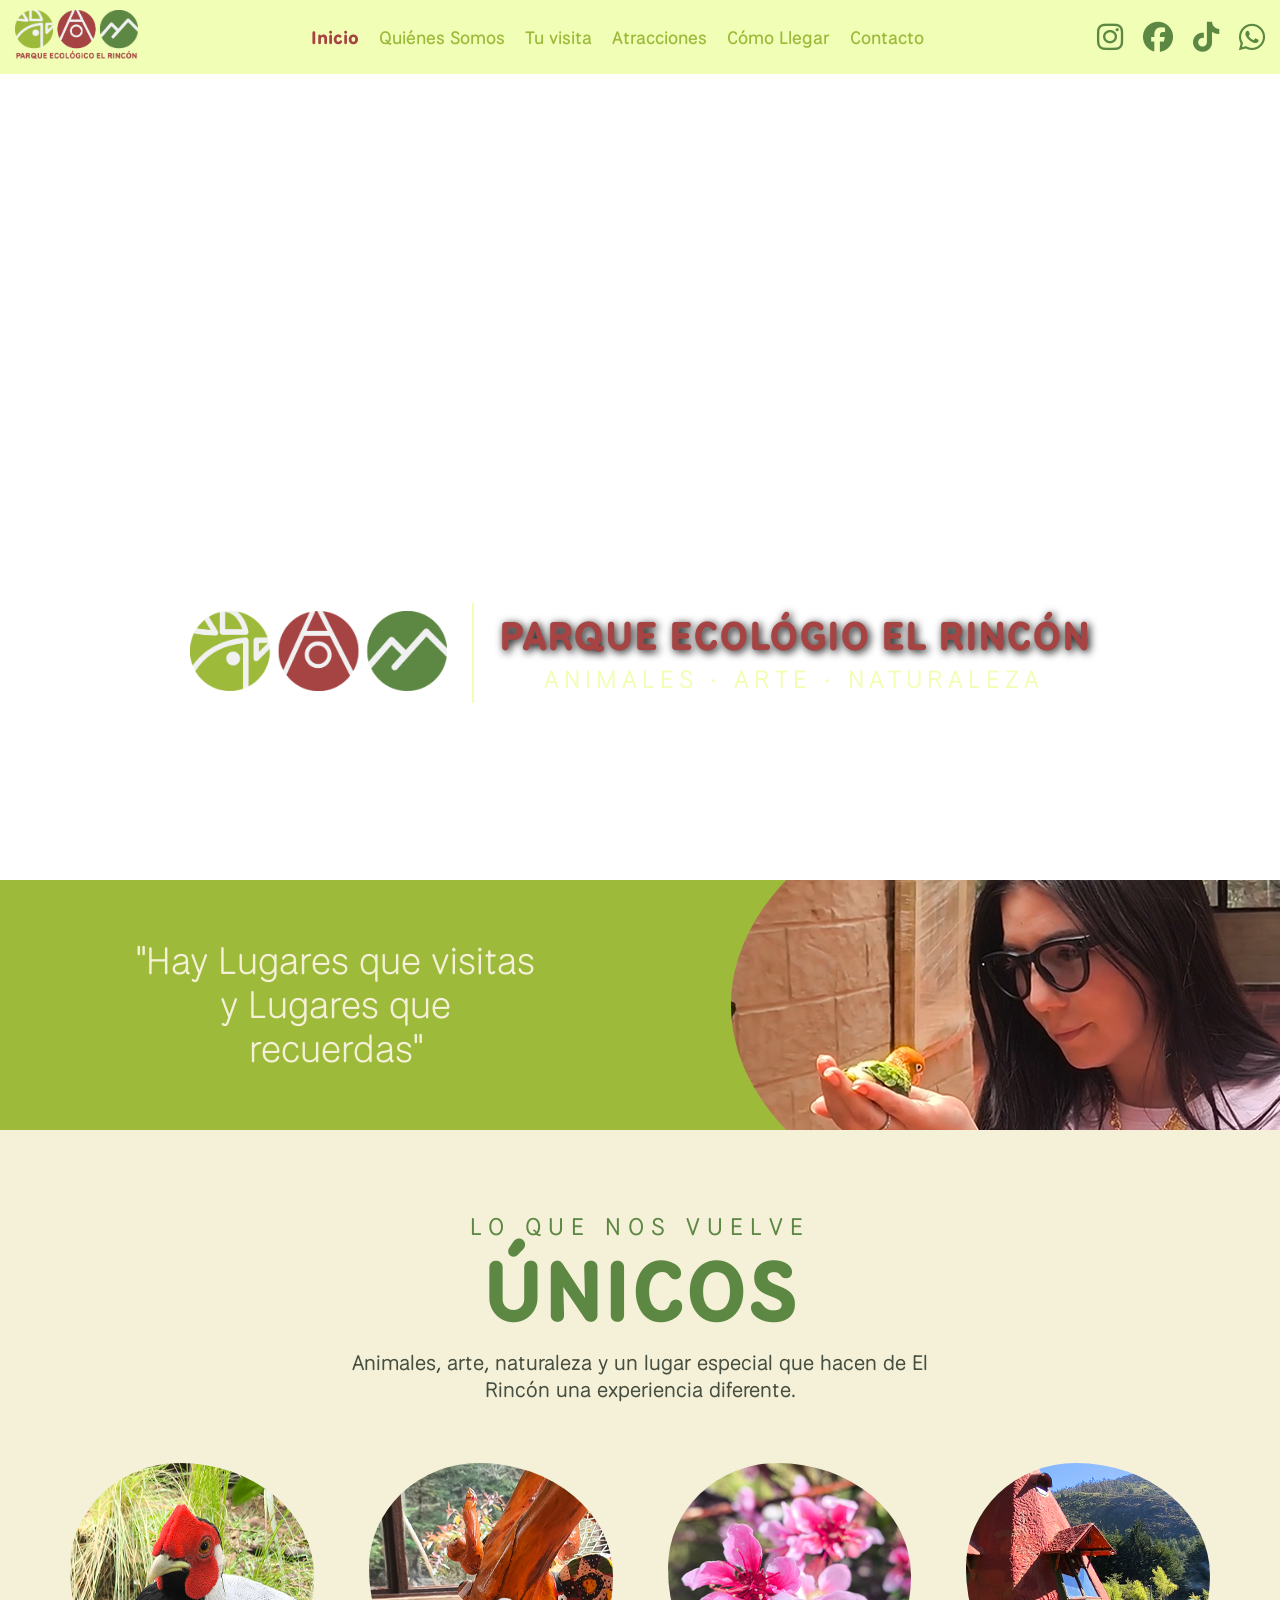
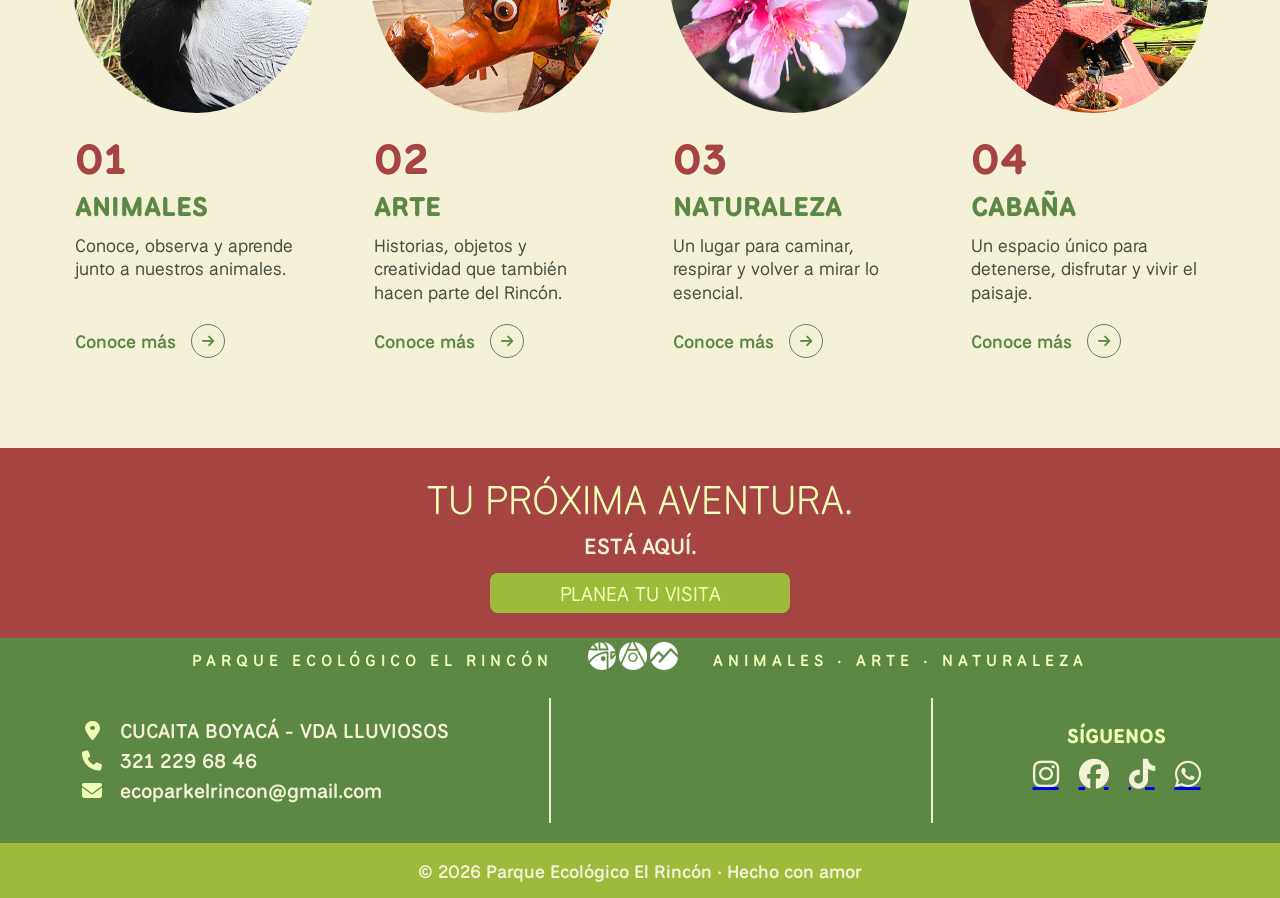
==== index.html @ 5fd02574 "Primera versión del sitio web" ====
<!DOCTYPE html>
<html lang="en">
<head>
    <meta charset="UTF-8">
    <meta name="viewport" content="width=device-width, initial-scale=1.0">
    <title>Parque Ecológico el Rincón</title>
    <link rel="stylesheet" href="https://cdnjs.cloudflare.com/ajax/libs/font-awesome/6.7.2/css/all.min.css">
    <link rel="preconnect" href="https://fonts.googleapis.com">
<link rel="preconnect" href="https://fonts.gstatic.com" crossorigin>
<link href="https://fonts.googleapis.com/css2?family=National+Park:wght@200..800&display=swap" rel="stylesheet">
<link rel="stylesheet" href="css/style.css"> 
<link rel="stylesheet" href="css/CTA.css">
<link rel="stylesheet" href="css/Header.css">
<link rel="stylesheet" href="css/Footer.css">
<link rel="stylesheet" href="css/Menu_Flotante.css">
</head>
<body>
         <!-- ==================== HEADER ==================== -->

   <header id="header"></header>
    
    <main>
        <section class="hero">
            <video class="Hero_Video" autoplay muted loop playsinline>
                <source src="Assets/video/Hero_Pavo.mp4" type="video/mp4">
            </video>
            <div class="Hero_Container">
                <div class="Logo_Hero">
                    <img src="Assets/png/Logo_Rincon_Hero_png.png" alt="Parque Ecológico el Rincón">               
                </div>
                <div class="Linea_Hero">                    
                </div>
                <div class="Textos_Hero">
            <h1>Parque Ecológio el Rincón</h1>
            <p>ANIMALES · ARTE · NATURALEZA </p>
                </div>   
            </div>   
        </section>
        <section class="Introduccion">
            <div class="Introduccion_Container">                
                <div class="Introduccion_textos">
                    <div class="Introduccion_contenido">
                        <h2>"Hay Lugares que visitas y Lugares que recuerdas" </h2>
                         
                    </div>                    
                </div> 
                <div class="Introduccion_Imagen">
                    <img src="Assets/png/imagen persona 1.png" alt="">                                   
                </div>               
            </div>
        </section>
        <section class="Unicos">

    <div class="Unicos_Encabezado">

        <p>LO QUE NOS VUELVE</p>

        <h2>ÚNICOS</h2>

        <div class="Unicos_Descripcion">
            <p>
                Animales, arte, naturaleza y un lugar especial
                que hacen de El Rincón una experiencia diferente.
            </p>
        </div>

    </div>


    <div class="Unicos_Experiencias">


        <!-- ANIMALES -->

        <a href="Atracciones.html#animales" class="Experiencia">

            <div class="Experiencia_Imagen">

                <img 
                    src="Assets/png/Tarjeta_Animales.png" 
                    alt="Animales del Parque Ecológico El Rincón"
                >

            </div>

            <div class="Experiencia_Contenido">

                <span>01</span>

                <h3>ANIMALES</h3>

                <p>
                    Conoce, observa y aprende
                    junto a nuestros animales.
                </p>

                <div class="Experiencia_Link">
                    <p>Conoce más</p>
                    <i class="fa-solid fa-arrow-right"></i>
                </div>

            </div>

        </a>


        <!-- ARTE -->

        <a href="Atracciones.html#arte" class="Experiencia">

            <div class="Experiencia_Imagen">

                <img 
                    src="Assets/png/Tarjeta_Arte.png" 
                    alt="Arte en el Parque Ecológico El Rincón"
                >

            </div>

            <div class="Experiencia_Contenido">

                <span>02</span>

                <h3>ARTE</h3>

                <p>
                    Historias, objetos y creatividad
                    que también hacen parte del Rincón.
                </p>

                <div class="Experiencia_Link">
                    <p>Conoce más</p>
                    <i class="fa-solid fa-arrow-right"></i>
                </div>

            </div>

        </a>


        <!-- NATURALEZA -->

        <a href="Atracciones.html#naturaleza" class="Experiencia">

            <div class="Experiencia_Imagen">

                <img 
                    src="Assets/png/Tarjeta_Naturaleza.png" 
                    alt="Naturaleza del Parque Ecológico El Rincón"
                >

            </div>

            <div class="Experiencia_Contenido">

                <span>03</span>

                <h3>NATURALEZA</h3>

                <p>
                    Un lugar para caminar,
                    respirar y volver a mirar lo esencial.
                </p>

                <div class="Experiencia_Link">
                    <p>Conoce más</p>
                    <i class="fa-solid fa-arrow-right"></i>
                </div>

            </div>

        </a>


        <!-- CABAÑA -->

        <a href="Atracciones.html#cabana" class="Experiencia">

            <div class="Experiencia_Imagen">

                <img 
                    src="Assets/png/Tarjeta_Cabaña.png" 
                    alt="Cabaña del Parque Ecológico El Rincón"
                >

            </div>

            <div class="Experiencia_Contenido">

                <span>04</span>

                <h3>CABAÑA</h3>

                <p>
                    Un espacio único para detenerse,
                    disfrutar y vivir el paisaje.
                </p>

                <div class="Experiencia_Link">
                    <p>Conoce más</p>
                    <i class="fa-solid fa-arrow-right"></i>
                </div>

            </div>

        </a>


    </div>

</section>

<section id="cta"
    data-titulo="TU PRÓXIMA AVENTURA."
    data-subtitulo="ESTÁ AQUÍ."
    data-boton="PLANEA TU VISITA"
    data-enlace="Tu_Visita.html">

</section>

        

    </main>
    <footer id="footer"></footer>   

    
    
    <script src="Java_Script/Header.js"></script>
    <script src="Java_Script/Footer.js"></script>
    <script src="Java_Script/Menu_Flotante.js"></script>
    <script src="Java_Script/Cta.js"></script>
</body>
</html>
---- css/style.css ----
*{
    margin: 0;
    padding: 0;
    box-sizing: border-box;
}
html,
body{
    width: 100%;
    overflow-x: hidden;
}
body{
    font-family: Arial, Helvetica, sans-serif; 
}
.hero{
    position: relative;
    height: calc(100vh - 85px);
    margin-top: 65px;
    overflow: hidden;
    display: flex;
    align-items: center;
    justify-content: center;
}
.Hero_Video{
    position: absolute;
    top: 0;
    left: 0;
    width: 100%;
    height: 100%;
    object-fit: cover;
    object-position: bottom;
}
.Hero_Container{ 
    position: relative;    
    z-index: 1;
    display: flex;  
    align-items: center; 
    gap: 25px;
    transform: translateY(180px);    
    
}
.Logo_Hero img{
    height: 80px;
    width: auto;  
}
.Linea_Hero{
    width: 2px;
    height: 100px;
    background-color: #f1ffb6;
    
}
.Textos_Hero{
    text-align: center;
}
.Textos_Hero h1{
    color: #a64343;
    font-family: "National Park";
    font-size: 40px;
    font-weight: 800;
    margin: 0;
    text-shadow: 2px 2px 8px rgb(0, 0, 0.9);
    text-transform: uppercase;
   
    }
.Textos_Hero p{
    color:#f1ffb6;
    font-family: "National Park";
    font-size: 25px;
    font-weight: 400;
    margin: 0;
    letter-spacing: 5px;    
 }
 .Introduccion {
    width: 100%;
    background-color: #9dba3b;
    
}

.Introduccion_Container {
    width: 100%;
    height: 250px;
    display: flex;
    gap: 60px;
   
}

.Introduccion_Imagen {
    width: 45%;
    height: 100%; 
}

.Introduccion_Imagen img {
    width: 100%;
    height: 100%;
    object-fit: cover;
    display: block;
     clip-path: ellipse(75% 100% at 75% 50%);
}

.Introduccion_textos { 
    width: 55%;   
    display: flex;
    justify-content: center;
    align-items: center;
}

.Introduccion_contenido {
    width: 60%;  
    align-items: center;  
}

.Introduccion_textos h2 {
    font-family: "National Park";   
    font-size:38px;
    font-weight: 300;
    line-height: 1.15;
    color: #f5f1d8; 
    text-align: center;
  
}
.Unicos{
    width:100%;
    background-color:#f5f1d8;
    padding:80px 70px 90px;
}


/* ENCABEZADO */

.Unicos_Encabezado{
    width:100%;
    text-align:center;
    margin-bottom:60px;
}

.Unicos_Encabezado > p{
    color:#5d8843;
    font-family:"National Park";
    font-size:24px;
    font-weight:400;
    letter-spacing:7px;
    margin:0;
}

.Unicos_Encabezado h2{
    color:#5d8843;
    font-family:"National Park";
    font-size:85px;
    font-weight:800;
    line-height:.9;
    margin:10px 0 20px;
}

.Unicos_Descripcion{
    width:600px;
    max-width:100%;
    margin:0 auto;
}

.Unicos_Descripcion p{
    color:#474f41;
    font-family:"National Park";
    font-size:21px;
    font-weight:400;
    line-height:1.3;
    margin:0;
}


/* EXPERIENCIAS */

.Unicos_Experiencias{
    width:100%;
    max-width:1400px;
    margin:0 auto;
    display:grid;
    grid-template-columns:repeat(4, 1fr);
    gap:55px;
}


/* TARJETA */

.Experiencia{
    text-decoration:none;
    color:inherit;
    display:flex;
    flex-direction:column;
}


/* IMAGEN */

.Experiencia_Imagen{
    width:100%;
    height:250px;
    overflow:hidden;
    border-radius:45% 55% 48% 52% / 42% 45% 55% 58%;
    background-color:#9dba3b;
    margin-bottom:25px;
    transition:transform .4s ease;
}

.Experiencia_Imagen img{
    width:100%;
    height:100%;
    object-fit:cover;
    display:block;
    transition:transform .5s ease;
}


/* CONTENIDO */

.Experiencia_Contenido{
    padding:0 5px;
}

.Experiencia_Contenido span{
    color:#a64343;
    font-family:"National Park";
    font-size:42px;
    font-weight:800;
    line-height:1;
}

.Experiencia_Contenido h3{
    color:#5d8843;
    font-family:"National Park";
    font-size:27px;
    font-weight:800;
    margin:8px 0 10px;
}

.Experiencia_Contenido > p{
    color:#474f41;
    font-family:"National Park";
    font-size:18px;
    font-weight:400;
    line-height:1.3;
    margin:0;
    min-height:70px;
}


/* CONOCE MÁS */

.Experiencia_Link{
    display:flex;
    align-items:center;
    gap:15px;
    margin-top:20px;
}

.Experiencia_Link p{
    color:#5d8843;
    font-family:"National Park";
    font-size:18px;
    font-weight:600;
    margin:0;
}

.Experiencia_Link i{
    width:34px;
    height:34px;
    border:1.5px solid #5d8843;
    border-radius:50%;
    display:flex;
    align-items:center;
    justify-content:center;
    color:#5d8843;
    font-size:14px;
    transition:all .3s ease;
}


/* HOVER */

.Experiencia:hover .Experiencia_Imagen{
    transform:translateY(-6px);
}

.Experiencia:hover .Experiencia_Imagen img{
    transform:scale(1.05);
    
}

.Experiencia:hover .Experiencia_Link i{
    background-color:#ffd500;
    border-color:#ffd500;
    transform:translateX(5px);
}
 

/* =========================
   Empieza vercion celular
========================= */

@media (max-width: 768px) {


/* =========================
   INICIO/HERO
========================= */
.hero {
    height: 50vh;
    margin-top: 75px;
}
 .Hero_Video {
    object-position: center;
}
.Hero_Container {
    display: flex;
    flex-direction: column;
    width: 90%;
    transform: translateY(-70px);
    gap: 4px;
    
    
}
.Logo_Hero img{
    height: 40px;
    width: auto;
      
}
.Linea_Hero {
    width: 300px;
    height: 2px;
    background-color: #f1ffb6;
    
}
.Textos_Hero{
    
    justify-content: center;
    align-items: center;
    
}
.Textos_Hero h1{
    color: #a64343;
    font-family: "National Park";
    font-size: 24px;
    font-weight: 800;  
    text-shadow: 2px 2px 6px rgb(0, 0, 0.9);
    text-transform: uppercase;
   
    }
.Textos_Hero p{
    color:#f1ffb6;
    font-family: "National Park";
    font-size: 20px;
    font-weight: 400;
    text-shadow: 2px 2px 6px rgb(0, 0, 0.9);
 }
 /* =========================
   FIN/HERO
========================= */
 /* =========================
   INICIA/INTRO
========================= */
 .Introduccion {
        height: 30vh;
        padding-left: 0;
        overflow: hidden;
    }

.Introduccion_Container {
        height: 100%;
        display: flex;
        flex-direction: row;
        gap: 0;
    }

.Introduccion_textos {
        width: 40%;
        display: flex;
        align-items: center;
        justify-content: center;
    }

.Introduccion_contenido {
        width: 100%;
        padding: 0 10px;
        box-sizing: border-box;
    }

.Introduccion_textos h2 {
    font-family: "National Park";
    font-size: 16px;
    font-weight: 500;
     margin: 0;
    }

.Introduccion_Imagen {
    width: 60%;
    height: 100%;
    }

.Introduccion_Imagen img {
    width: 100%;
    height: 100%;
    object-fit: cover;
    clip-path: ellipse(75% 100% at 75% 50%);
}
 /* =========================
   FIN/INTRO
========================= */



/* =========================
LO QUE NOS VUELVE ÚNICOS /INICIO
========================= */
.Unicos{
    padding: 55px 20px 30px;
}
.Unicos_Experiencias {
    width: 100%;    
    margin: 0 auto;
    display: flex;
    flex-direction: column;
    gap: 10px;
    
}
/* TARJETA */

.Experiencia {
    width: 100%;
     
}


/* IMAGEN */

.Experiencia_Imagen {
    width: 100vw;
    height: 115px;
    margin-left: calc(50% - 50vw);   
    border-radius: 0;
   object-position: center 0%;
    
}
.Experiencia_Imagen img {
    object-position: center 30%;
}


/* CONTENIDO */

.Experiencia_Contenido {
    width: 100%;
    padding: 0;
    border-bottom: 2px solid #9dba3b;
    
    
    
}

.Experiencia_Contenido span {
    font-size: 40px;
    line-height: 1;
}

.Experiencia_Contenido h3 {
    font-size: 28px;
    line-height: 1.1;
    margin: 7px 0 10px;
}

.Experiencia_Contenido > p {
    font-size: 18px;
    line-height: 1.35;
    min-height: 0;
    margin: 0;
}


/* CONOCE MÁS */

.Experiencia_Link {
    display: flex;
    align-items: center;
    justify-content: flex-end; 
    padding: 25px 0 25px;  
    
  
     
}

.Experiencia_Link p {
    font-size: 15px;
}

.Experiencia_Link i {
    width: 30px;
    height: 30px;
    font-size: 12px;
}


/* =========================
LO QUE NOS VUELVE ÚNICOS /FIN
========================= */


 
}/* =========================
   termina  version celular
========================= */
---- css/CTA.css ----
/* ========================================
   CTA
======================================== */

.CTA_Section {
    width: 100%;
    height: 190px;
    background-color: #a64343;
}

.CTA_Container {
    width: 100%;
    height: 100%;
    display: flex;
    flex-direction: column;
    justify-content: center;
    text-align: center;
    align-items: center;
}

.CTA_Titulo {
    font-family: "National Park";
    font-size: 40px;
    font-weight: 300;
    color: #f1ffb6;
    margin: 0 0 5px;
}

.CTA_Texto {
    font-family: "National Park";
    font-size: 22px;
    font-weight: 600;
    color: #f5f1d8;
    margin: 0 0 12px;
}

.CTA_Boton {
    width: 300px;
    height: 40px;
    display: flex;
    align-items: center;
    justify-content: center;
    font-family: "National Park";
    font-size: 20px;
    font-weight: 400;
    color: #f1ffb6;
    background-color: #9dba3b;
    border-radius: 8px;
    text-decoration: none;
    transition: .3s ease;
}

.CTA_Boton:hover {
    transform: scale(1.1);
    font-family: "National Park";
    font-size: 20px;
    font-weight: 800;
    color: #5d8843;
    background-color: #ffd500;
}


/* ========================================
   CTA - CELULAR
======================================== */

@media (max-width: 768px) {

    .CTA_Section {
        width: 100%;
        height: 180px;
    }

    .CTA_Container {
        width: 100%;
        height: 100%;
        padding: 0 20px;
    }

    .CTA_Titulo {
        font-size: 27px;
        line-height: 1;
        margin: 0 0 8px;
    }

    .CTA_Texto {
        font-size: 15px;
        line-height: 1.2;
        margin: 0 0 15px;
    }

    .CTA_Boton {
        width: 80%;
        max-width: 300px;
        height: 40px;
        font-size: 17px;
        border-radius: 7px;
    }

}
---- css/Header.css ----
/* ========================================
   INICIO HEADER - ESCRITORIO
======================================== */
header{
    position: fixed;
    top: 0;
    left: 0;
    width: 100%;
    max-width: 100%;
    z-index: 1000;
  
}
.Header_Container{
    width: 100%;
    max-width: 100%;
    background-color: #f1ffb6;
    display: flex;
    align-items: center;
    justify-content: space-between;
    padding: 10px 10px; 

}
.Menu_Hamburguesa {
    display: none;
}
.Logo_Header img{
    height: 50px;
    width: auto;
    padding-left: 5px;  
}

.menu ul{     
    display: flex;
    list-style: none;  
    gap: 20px;
    text-decoration: none;      
    
}
.menu a{
    font-family: "National Park";
    color: #9dba3b;
    font-weight: 500;
    font-size: 18px;
    text-decoration: none;  
  
}
.menu a:hover{
    font-weight: 800;
    color: #a64343;
}
.menu a.pagina-activa{
    font-weight: 800;
    color: #a64343;
}
.Social_Media{
    display: flex;
    gap:20px;
    padding-right: 5px;
}
.Social_Media i{
    font-size: 30px;
    color: #5d8843;
    transition: transform 0.3s ease, filter 0.3s ease;   
   
}
.Social_Media i:hover{
    transform: scale(1.15);
    color: #474f41;

}
/* ========================================
   FIN HEADER - ESCRITORIO
======================================== */
@media (max-width: 768px) {
/* =========================
   inicio HEADER - CELULAR
========================= */

.Header_Container {
    position: relative;
    justify-content: center;
    padding: 10px 15px;
}

    .Logo_Header img {
        height: 55px;        
        padding-left: 0;
    }

    /* BOTÓN HAMBURGUESA */

  .Menu_Hamburguesa {
    display: flex;
    align-items: center;
    justify-content: center;
    position: absolute;
    right: 15px;
    top: 50%;
    transform: translateY(-50%);
    width: 40px;
    height: 40px;
    padding: 0;
    border: none;
    background: none;
    color: #5d8843;
    font-size: 26px;
    cursor: pointer;
}

    /* MENÚ MÓVIL */

    .menu ul {
        display: none;
        position: fixed;
        top: 75px;
        left: 0;
        width: 100%;
        height: calc(100vh - 75px);
        padding: 40px 30px;
        flex-direction: column;
        justify-content: center;
        align-items: center;
        gap: 5px;
        background-color: rgb(241, 255, 182, 90%);
        overflow-y: auto;
    }

    .menu ul.menu-abierto {
        display: flex;
    }

    /* ENLACES */

    .menu li {
        list-style: none;
        border-top: 2px solid #9dba3b;
        border-bottom: 2px solid #9dba3b;
        width: 80%;
    }

    .menu a {
        display: block;
        font-size: 25px;
        font-weight: 200;
        text-align: center;
        color: #5d8843;
        text-decoration: none;
         
    }

    .menu a:hover{
        font-size: 18px;
        font-weight: 800;
        text-align: center;
        color: #a64343;

    }
    .menu a.pagina-activa {      
        font-weight: 800;
    }

    /* CONTACTO NO APARECE EN EL MENÚ MÓVIL */

    .Contacto_Menu {
        display: none;
    }

    /* REDES DEL HEADER */

    .Social_Media {
        display: none;
    }

/* =========================
   FIN/HEADER CELULAR
========================= */
}
---- css/Footer.css ----
/* ========================================
   INICIO footer - ESCRITORIO
======================================== */

.Footer_Logo{
    height: 40px;
    background-color: #5d8843;
    display: flex;
    justify-content: center;
    align-items: center;
    gap: 35px;
}

.Footer_Logo img{
    height: 28px;
    width: auto;
}

.Footer_Logo h2{
    color: #f1ffb6;
   font-family: "National Park";
    font-size: 16px;
    font-weight: 600;
    margin: 5px 0 0 0;
    letter-spacing: 5px;
}

.Footer_Logo p{
    color: #f1ffb6;
    font-family: "National Park";
    font-size: 16px;
    font-weight: 600;
    margin: 5px 0 0 0;
    letter-spacing: 5px;
}
.Footer_Info{
    height: 165px;
    background-color: #5d8843;
    display: flex;    
    justify-content: center;
    gap: 100px;
    padding-top: 20px;
    padding-bottom: 20px;
  
}
.Footer_Info_Data{
    height: 100%;
    display: flex;
    flex-direction: column;   
    justify-content: center;
    gap: 3px;
}
.Footer_Info_Data a{
    text-decoration: none;
}
.Footer_Info_Contacto{
    height: 100%;
    display: flex;
    flex-direction: column;
    gap: 12px;
}
.Contacto_Item{
    display: flex;
    align-items: center;
    gap: 15px;
}
.Contacto_Item i{
    font-size: 20px;
    color: #f1ffb6;
    width: 25px;
    text-align: center;
}

.Contacto_Item p{
    color: #f5f1d8;
    font-family: "National Park";
    font-size: 20px;
    font-weight: 600;
    margin: 0;
}

.Footer_Maps{
    height:100%;
    width: auto;
    padding-left: 40px;
    padding-right: 40px;
    border-left: 2px solid rgba(245, 241, 216, 100);
    border-right: 2px solid rgba(245, 241, 216, 100);    
     
}
.Footer_Maps iframe{
    width: 100%;
    height: 100%;
    border: 0;
    display: block;
}

.Footer_Media{
    display: flex;
    flex-direction: column;   
    height: 100%;
    align-items: center;
    justify-content: center;
}
.Footer_Media h2{
    color: #f1ffb6;
    font-family: "National Park";
    font-size: 20px;
    font-weight: 800; 
}
.Footer_Media_Icon{
    display: flex;
    gap: 20px;   
    height: 50px;
    align-items: center;
    justify-content: center;
   
}
.Footer_Media_Icon a{
    display: flex;
    justify-content: center;
    align-items: center;
    transition: transform 0.3s ease;

}
.Footer_Media_Icon i{
    font-size: 30px;
    color: #f5f1d8;
    transition: color 0.3s ease;

}
.Footer_Media_Icon a:hover{
    transform: scale(1.15);

}
.Footer_Media_Icon a:hover i{
    color: #474f41;

}

.Footer_Cierre{
    height: 55px;
    background-color: #9dba3b;
    display: flex;
    align-items: center;
    justify-content: center;
}
.Footer_Cierre p{
    color: #f5f1d8;
    font-family: "National Park";
    font-size: 18px;
    font-weight: 600;
    margin: 0;
}

/* ========================================
   FIN footer - ESCRITORIO
======================================== */

/* =========================
   INICIO-FOOTER  celular
========================= */
@media (max-width: 768px){

    .Footer_Logo {
        height: auto;
        min-height: 100px;
        padding: 15px 20px;
        flex-direction: column;
        gap: 8px;
        text-align: center;
    }

    .Footer_Logo h2 {
        font-size: 15px;
        letter-spacing: 3px;
        margin: 0;
        display: none;
    }

    .Footer_Logo img {
        height: 35px;
    }

    .Footer_Logo p {
        font-size: 12px;
        font-weight: 400;
        letter-spacing: 2px;
        margin: 0;
    }


    /* INFORMACIÓN */

    .Footer_Info {
        height: auto;
        padding: 25px 20px;         
        flex-direction: column;
        align-items: center;
        gap: 12px;
    }
  
 

    .Footer_Info_Data {
        height: auto;
        width: 100%;       
        align-items: center;
        gap: 20px;
        
        
    }

   .Contacto_Item {
    display: flex;
    flex-direction: column;
    align-items: center;
    justify-content: center;
    gap: 8px;
    width: 100%;
    padding: 10px 20px;
    text-decoration: none;
}

    .Contacto_Item i {
        font-size: 18px;
        color: #ffd500;         
    }

    .Contacto_Item p {
        font-size: 16px;
        font-weight: 200;
        text-align: center;
    }
    /* MAPA */

    .Footer_Maps {
        display: none;
    }

    /* REDES */

    .Footer_Media {
        height: auto;
        width: 100%;
    }

    .Footer_Media h2 {
        font-size: 15px;
        margin-bottom: 5px;
        color: #ffd500;
    }

    .Footer_Media_Icon {
        gap: 18px;
        height: 50px;
    }

    .Footer_Media_Icon i {
        font-size: 30px;
    }
    .Footer_Media_Icon a {
    width: 45px;
    height: 45px;
    display: flex;
    align-items: center;
    justify-content: center;
    text-decoration: none;
     
}
    /* CIERRE */

    .Footer_Cierre {
        height: auto;
        min-height: 45px;
        padding: 10px 15px;
        text-align: center;
        
    }
    .Footer_Cierre p {
        font-size: 13px;
        line-height: 1.4;
    }

}

/* =========================
   FIN/FOOTER celular
========================= */
---- css/Menu_Flotante.css ----
/* =========================
   MENÚ FLOTANTE DE CONTACTO
========================= */

.Contacto_Flotante {
    display: none;
}

@media (max-width: 768px) {

    /* =========================
       MENÚ FLOTANTE DE CONTACTO
    ========================= */

    .Contacto_Flotante {
        position: fixed;
        right: 25px;
        bottom: 30px;
        z-index: 900;
        display: flex;
        flex-direction: column-reverse;
        align-items: center;
        gap: 12px;
    }


    /* BOTÓN PRINCIPAL */

    .Contacto_Flotante_Boton {
        width: 55px;
        height: 55px;
        border: none;
        border-radius: 50%;
        background-color: #a64343;
        color: #f1ffb6;
        font-size: 25px;
        display: flex;
        align-items: center;
        justify-content: center;
        cursor: pointer;
        box-shadow: 0 3px 10px rgba(0, 0, 0, 0.25);
        transition: transform 0.3s ease, background-color 0.3s ease;
    }

    .Contacto_Flotante_Boton:hover {
        transform: scale(1.1);
        background-color: #5d8843;
    }


    /* OPCIONES */

    .Contacto_Flotante_Opciones {
        display: none;
        flex-direction: column;
        align-items: center;
        gap: 12px;
    }


    /* BOTONES DE LAS OPCIONES */

    .Contacto_Flotante_Opciones a {
        width: 50px;
        height: 50px;
        border-radius: 50%;
        position: relative;
        display: flex;
        align-items: center;
        justify-content: center;
        text-decoration: none;
        color: #f1ffb6;
        background-color: #5d8843;
        box-shadow: 0 3px 10px rgba(0, 0, 0, 0.20);
        transition: transform 0.3s ease, background-color 0.3s ease;
    }

    .Contacto_Flotante_Boton::before {
        content: "CONTÁCTANOS";
        position: absolute;
        right: 65px;
        padding: 8px 12px;
        background-color: #ffffff;
        color: #5d8843;
        font-family: "National Park";
        font-size: 13px;
        font-weight: 800;
        border-radius: 5px;
        white-space: nowrap;
        box-shadow: 0 2px 8px rgba(0, 0, 0, 0.15);
    }

    .Contacto_Flotante_Opciones a:hover {
        transform: scale(1.1);
        background-color: #9dba3b;
    }

    .Contacto_Flotante_Opciones i {
        font-size: 28px;
    }

    .Contacto_Flotante_Opciones.abierto {
        display: flex;
    }


    /* COLORES DE LAS REDES */

    .Flotante_Waze {
        background-color: #33ccff !important;
        color: #474f41 !important;
    }

    .Flotante_Waze:hover {
        background-color: #2bbeee !important;
    }

    .Flotante_Instagram {
        background: linear-gradient(45deg, #f9ce34, #ee2a7b, #6228d7) !important;
        color: #ffffff;
    }

    .Flotante_Facebook {
        background-color: #1877f2 !important;
        color: #ffffff;
    }

    .Flotante_Tiktok {
        background-color: #000000 !important;
        color: #ffffff;
    }

}
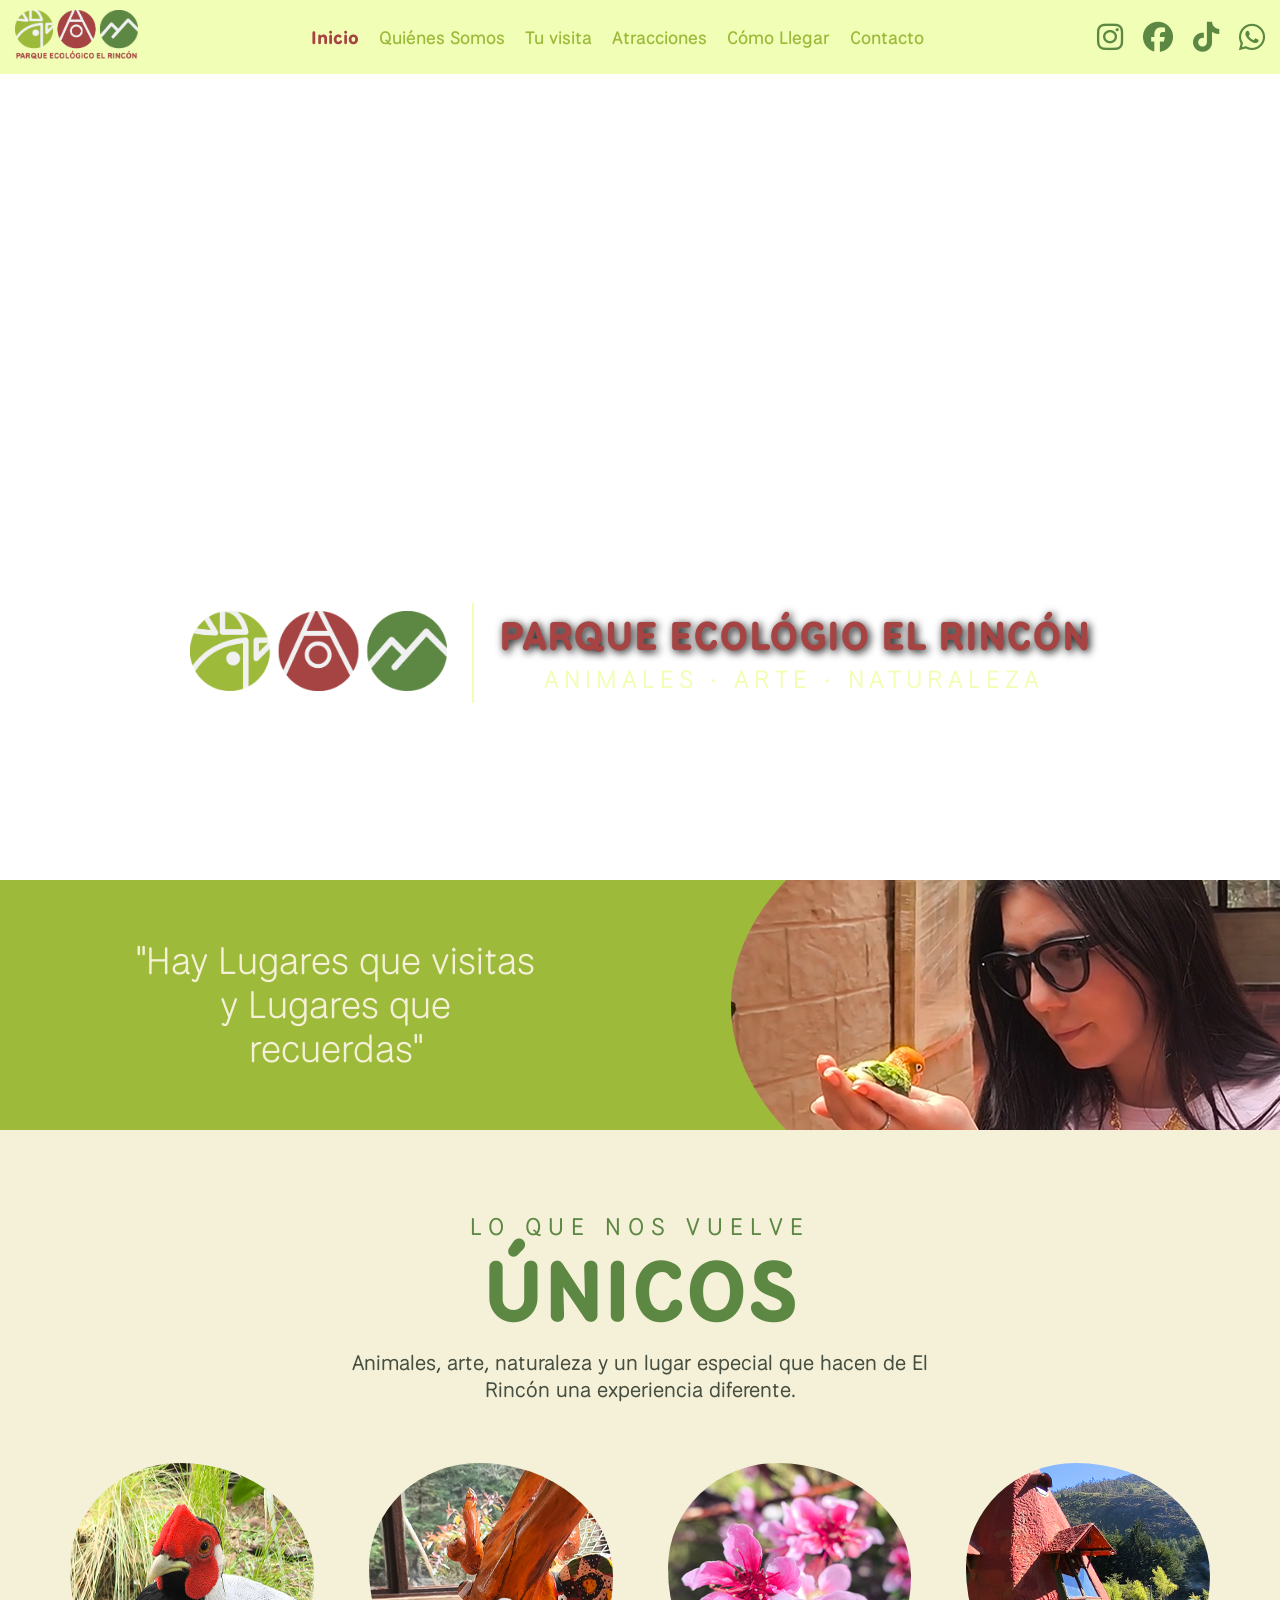
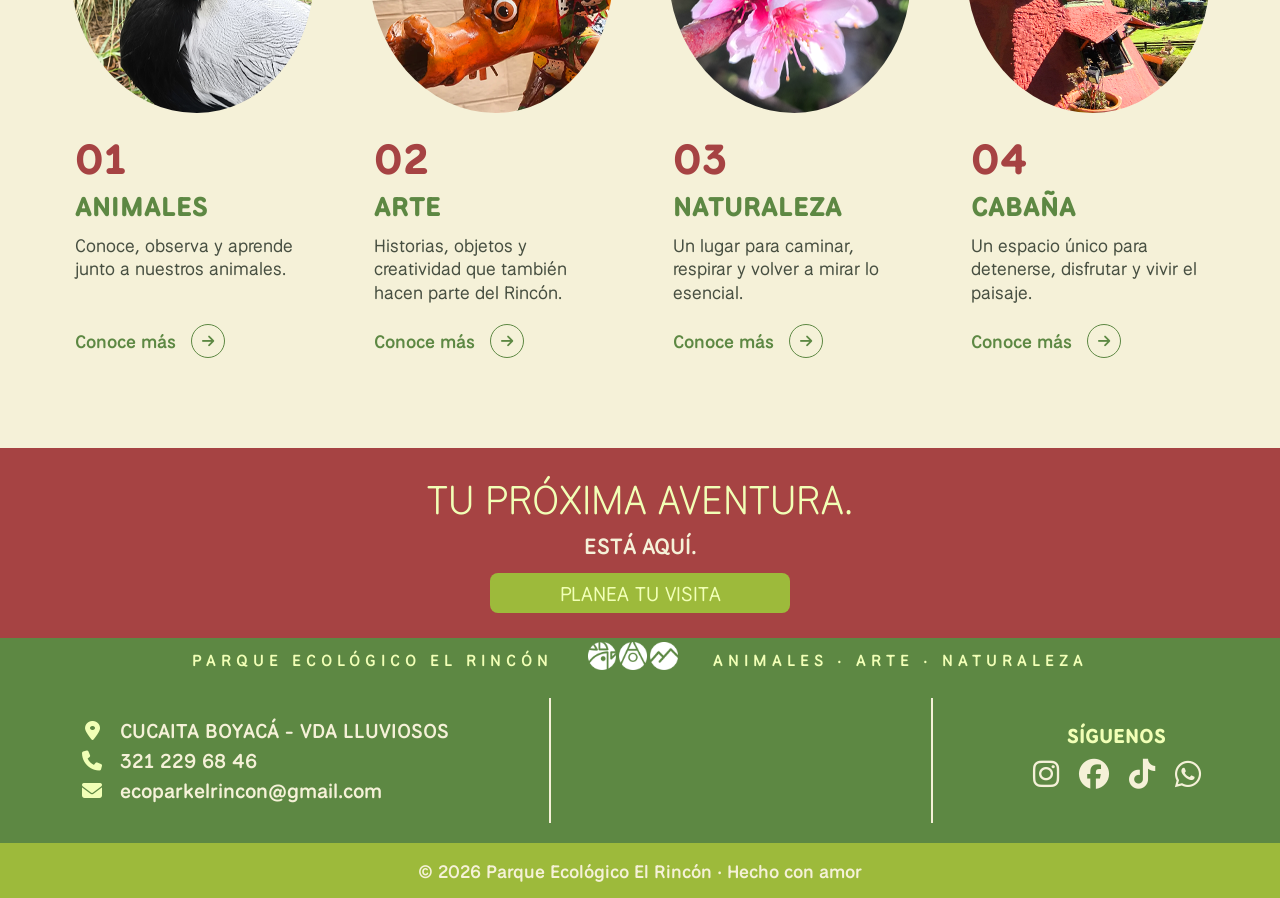
==== commit c0b41894: "Integracion Favicon y cambio tamaño de texto contacto" ====
--- a/index.html
+++ b/index.html
@@ -6,7 +6,8 @@
     <title>Parque Ecológico el Rincón</title>
     <link rel="stylesheet" href="https://cdnjs.cloudflare.com/ajax/libs/font-awesome/6.7.2/css/all.min.css">
     <link rel="preconnect" href="https://fonts.googleapis.com">
-<link rel="preconnect" href="https://fonts.gstatic.com" crossorigin>
+    <link rel="preconnect" href="https://fonts.gstatic.com" crossorigin>
+    <link rel="icon" type="image/png" href="Assets/png/Favicon.png">
 <link href="https://fonts.googleapis.com/css2?family=National+Park:wght@200..800&display=swap" rel="stylesheet">
 <link rel="stylesheet" href="css/style.css"> 
 <link rel="stylesheet" href="css/CTA.css">
--- a/css/Footer.css
+++ b/css/Footer.css
@@ -121,6 +121,7 @@
     justify-content: center;
     align-items: center;
     transition: transform 0.3s ease;
+    text-decoration: none;
 
 }
 .Footer_Media_Icon i{
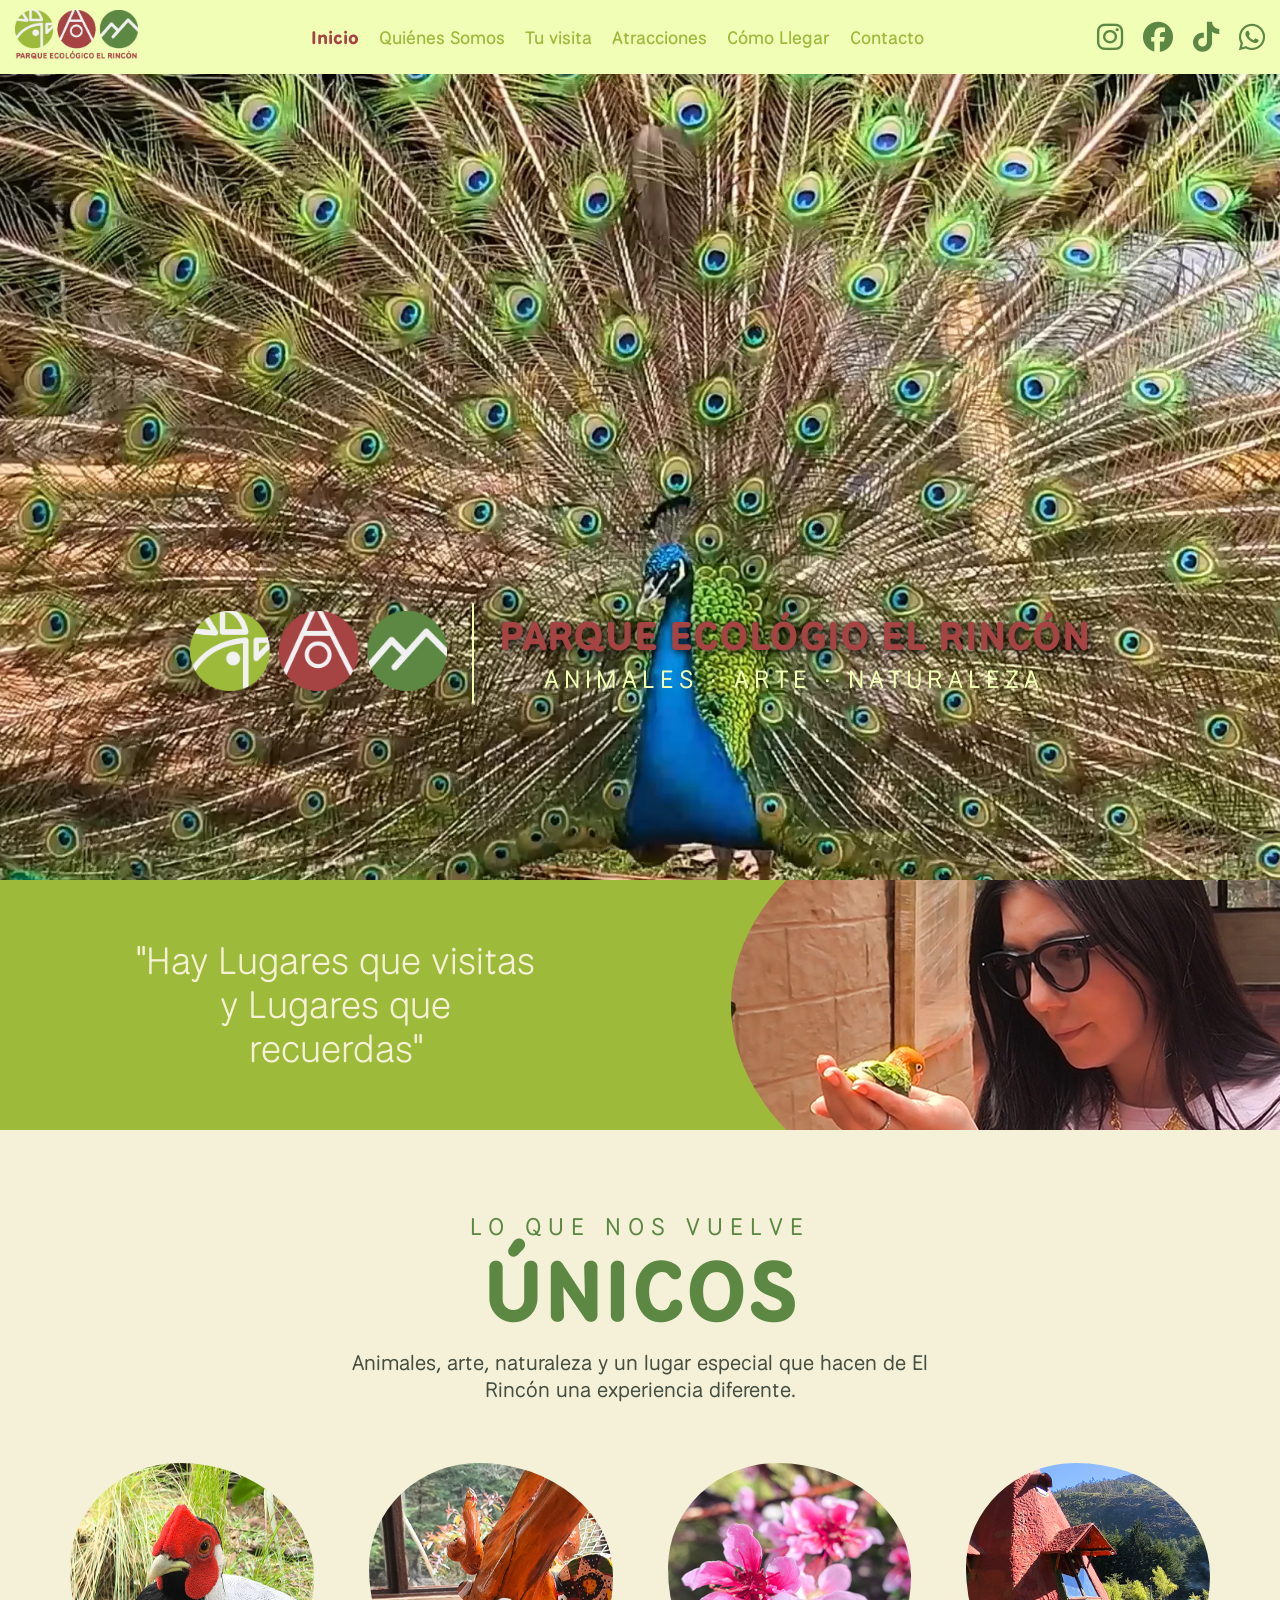
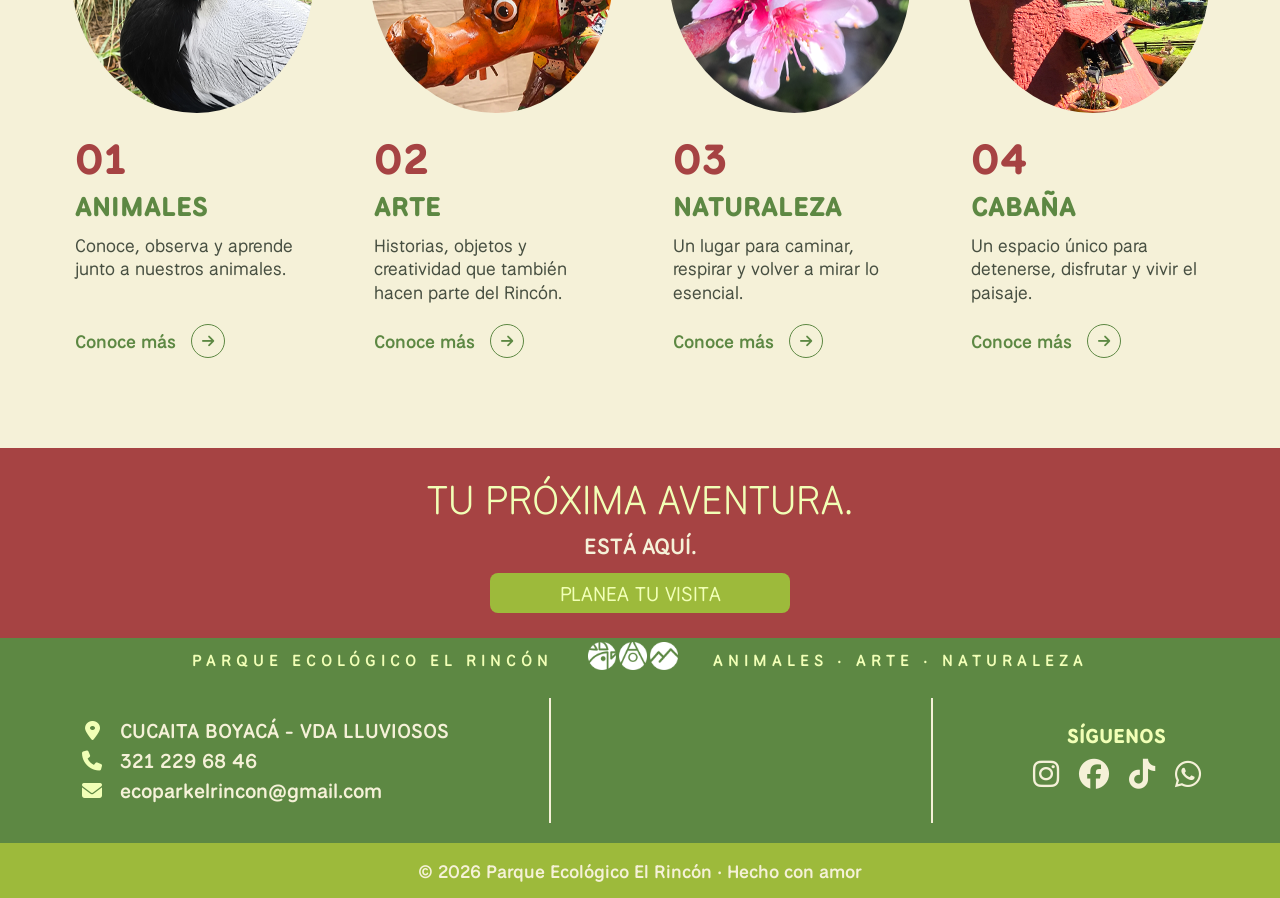
==== commit 6fe072ac: "Arreeglo imagen poster index" ====
--- a/index.html
+++ b/index.html
@@ -22,7 +22,7 @@
     
     <main>
         <section class="hero">
-            <video class="Hero_Video" autoplay muted loop playsinline>
+           <video class="Hero_Video" autoplay muted loop playsinline poster="Assets/png/Imagen_Poster_Index.webp">
                 <source src="Assets/video/Hero_Pavo.mp4" type="video/mp4">
             </video>
             <div class="Hero_Container">
